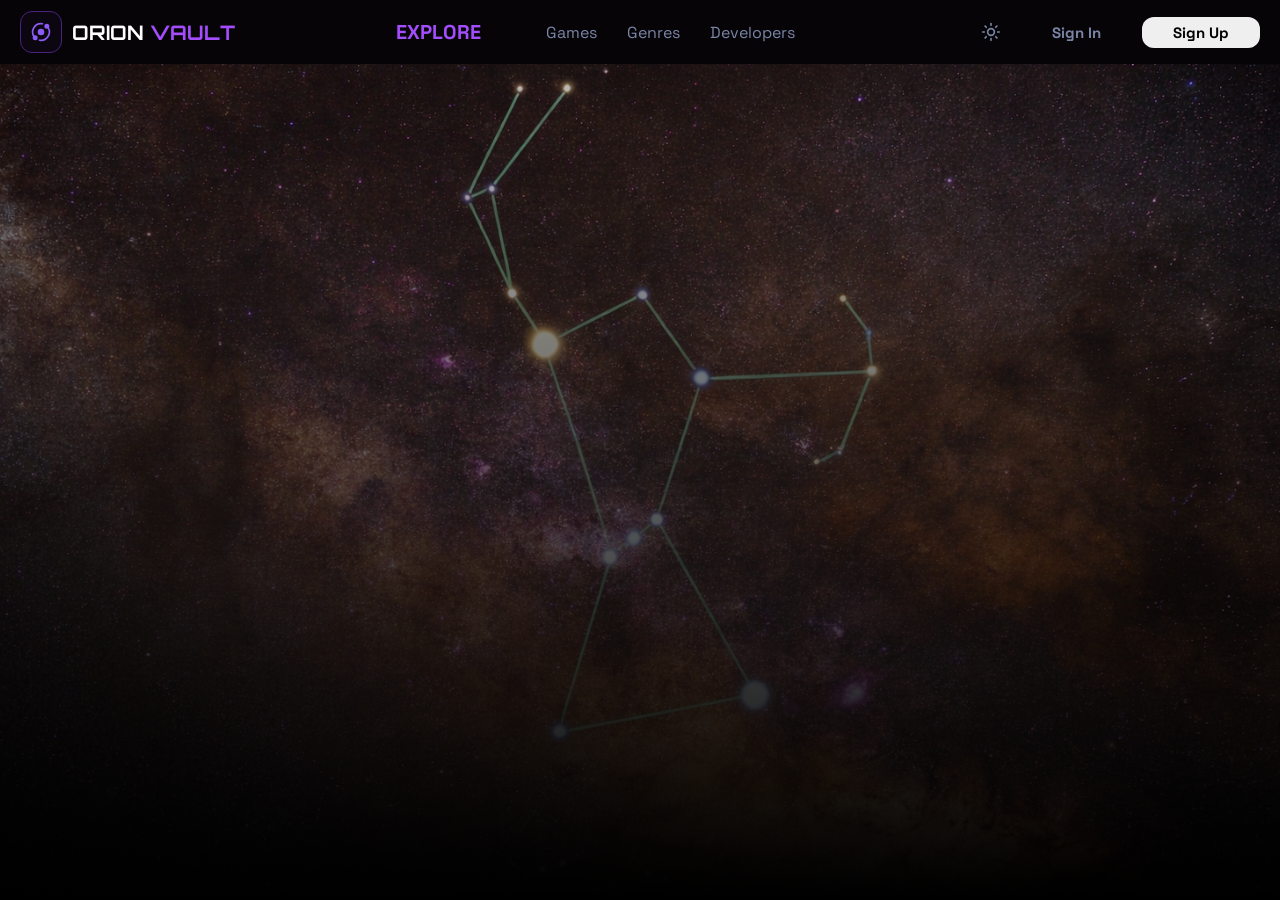
==== index.html @ 0ea2d284 "added navbar" ====
<!DOCTYPE html>
<html lang="en">
    <head>
        <meta charset="UTF-8">
        <meta name="viewport" content="width=device-width, initial-scale=1.0">
        <title>Orion Vault</title>
        <link rel="stylesheet" href="./css/style.css" />
        <link rel="stylesheet" href="./css/nav.css" />
        <link rel="stylesheet" href="./css/genre_cards.css" />
        <link rel="stylesheet" href="./css/game_cards.css" />
    </head>

    <body>
        <section id="header">
            <div id="bg_filter">
                <nav class="navbar">
                    <div class="nav-elems logo-title-container">
                        <div class="nav-logo"><img src="images/logo.svg"></div>
                        <p class="nav-title">ORION <span>VAULT</span></p>
                    </div>

                    <div class="nav-elems tabs-container">
                        <p class="nav-explore">EXPLORE</p>
                        <ul class="nav-tabs">
                            <li class="nav-tab" id="nav_games">Games</li>
                            <li class="nav-tab" id="nav_genres">Genres</li>
                            <li class="nav-tab" id="nav_devs">Developers</li>
                        </ul>
                    </div>

                    <div class="nav-elems theme-sign-in-up">
                        <button class="toggle-theme">
                            <svg xmlns="http://www.w3.org/2000/svg" width="20" height="20   " viewBox="0 0 24 24" fill="none" stroke="currentColor" stroke-width="2" stroke-linecap="round" stroke-linejoin="round" class="lucide lucide-sun w-4 h-4" aria-hidden="true" data-hercules-id="src/pages/_components/Navbar.tsx:90:18" data-hercules-name="Sun"><circle cx="12" cy="12" r="4"></circle><path d="M12 2v2"></path><path d="M12 20v2"></path><path d="m4.93 4.93 1.41 1.41"></path><path d="m17.66 17.66 1.41 1.41"></path><path d="M2 12h2"></path><path d="M20 12h2"></path><path d="m6.34 17.66-1.41 1.41"></path><path d="m19.07 4.93-1.41 1.41"></path></svg>
                        </button>

                        <button class="sign-in-up-button sign-in">Sign In</button>

                        <button class="sign-in-up-button sign-up">Sign Up</button>
                    </div>

                </nav>
            </div>
        </sction>
        
        <div id="results"></div>
    </body>
<script type="module" src="./js/script.js"></script>

</html>
---- css/style.css ----
@import url('https://fonts.googleapis.com/css2?family=Orbitron:wght@400..900&family=Space+Grotesk:wght@300..700&display=swap');

* {
    margin: 0;
    cursor: default;
}

:root {
    --theme-color: 0,0,0;
    --nav-bg: 6,4,7;
    --text-font-family: "Orbitron";
    --components-font-family: 'Space Grotesk';
    --font-color: 255,255,255;
    --nav-explore-tab-bg-color: 'transparent';
    --nav-explore-tab-tabs-font-color: 122,133,166;
    --nav-explore-tab-tabs-hover-font-color: 255,255,255;
    --nav-explore-tab-tabs-hover-bg-color: #261237;
}

[data-theme='light'] {
    --theme-color: 255,255,255;
    --nav-bg: 228,227,231;
    --font-color: 0,0,0;
    --nav-explore-tab-bg-color: '#ffffff';
    --nav-explore-tab-tabs-hover-font-color: 0,0,0;
    --nav-explore-tab-tabs-hover-bg-color: #d7c2e9;
}

body {
    background-color: rgb(var(--theme-color));
}

#header {
    background-image: url('../images/bg_img.png');
    background-size: cover;
    background-position: 55% 20%;
    width: 100vw;
    height: 100vh;
}

#bg_filter {
    background: linear-gradient(
        rgba(var(--theme-color), .2) 0%,
        rgba(var(--theme-color), 1) 100%
    );
    width: 100vw;
    height: 100vh;
}

#results {
    display: flex; 
    flex-wrap: wrap;
    gap: 30px;
    justify-content: space-evenly;
    margin-top: 50px;
}
---- css/nav.css ----
@media screen and (max-width: 450px) {
    .nav-elems.logo-title-container .nav-title {
        display: none;
    }
}

@media  screen and (min-width: 887px) {
    .navbar {
        height: 64px;
    }

    .nav-elems.tabs-container {
        align-items: center;
    }
}

@media screen and (max-width: 887px) {
    .navbar {
        flex-direction: column;
        align-items: start;
        height: 37vh;
        gap: 10px;
    }

    .nav-elems.tabs-container {
        flex-direction: column;
        align-items: start;
        gap: 20px;
    }

    .nav-elems.tabs-container .nav-tabs {
        flex-direction: column;
        align-items: start;
        padding: 0;
        gap: 10px;
    }
}

.navbar {
    background-color: rgb(var(--nav-bg));
    width: 100vw;
    display: flex;
    justify-content: space-between;
    padding: 10px 20px;
    box-sizing: border-box;
    position: fixed;
    top: 0;
    z-index: 999;
}

.nav-elems {
    display: flex;
    align-items: center;
    gap: 10px;
}

.nav-elems.logo-title-container .nav-logo {
    background-color: color-mix(in oklab, #261237 20%, transparent);
    width: 40px;
    height: 40px;
    border-radius: .75rem;
    border: 1px solid rgb(72,35,128);
    display: flex;
    justify-content: center;
    align-self: center;
    cursor: pointer;
}

.nav-elems.logo-title-container .nav-logo img {
    width: 20px;
    cursor: pointer;
}

.nav-elems.logo-title-container .nav-title {
    font-family: var(--text-font-family);
    font-weight: bold;
    color: rgb(var(--font-color));
    font-size: 20px;
    cursor: pointer;
}

.nav-elems.logo-title-container .nav-title span {
    color: #a44dff;
    cursor: pointer;
}

.nav-elems.tabs-container {
    background-color: rgb(var(--nav-tabs-color));
    padding: 20px;
}

.nav-elems.tabs-container .nav-explore {
    color: #a44dff;
    font-family: var(--components-font-family);
    font-weight: bold;
    font-size: 20px;
}


.nav-elems.tabs-container .nav-tabs {
    display: flex;
    list-style: none;
}

.nav-elems.tabs-container .nav-tab {
    color: rgb(var(--nav-explore-tab-tabs-font-color));
    font-family: var(--components-font-family);
    cursor: pointer;
    transition: all .4s;
    padding: 5px 15px;
    border-radius: 30px;
}

.nav-elems.tabs-container .nav-tab:hover {
    color: rgb(var(--nav-explore-tab-tabs-hover-font-color));
    background-color: var(--nav-explore-tab-tabs-hover-bg-color);
}

.nav-elems.theme-sign-in-up .toggle-theme {
    display: flex;
    justify-content: center;
    align-items: center;
    width: 40px;
    height: 40px;
    border-radius: .75rem;
    background-color: var(--nav-explore-tab-bg-color);
    color: rgb(var(--nav-explore-tab-tabs-font-color));
    border: 1px solid transparent;
    transition: all .4s;
}

.nav-elems.theme-sign-in-up .toggle-theme:hover {
    background-color: color-mix(in oklab, #261237 20%, transparent);
    border: 1px solid rgb(72,35,128); 
    color: rgb(var(--nav-explore-tab-tabs-hover-font-color));
}

.nav-elems.theme-sign-in-up .sign-in-up-button {
    padding: 5px 30px;
    border-radius: .75rem;
    font-size: 15px;
    border: none;
    font-family: var(--components-font-family);
    transition: all .4s;
    border: 1px solid transparent;
    font-weight: bold;
}

.nav-elems.theme-sign-in-up .sign-in {
    background-color: transparent;
    color: rgb(var(--nav-explore-tab-tabs-font-color));
}

.nav-elems.theme-sign-in-up .sign-in:hover {
    color: rgb(var(--nav-explore-tab-tabs-hover-font-color));
    border: 1px solid rgb(var(--nav-explore-tab-tabs-hover-font-color))
}

.nav-elems.theme-sign-in-up .sign-up:hover {
    background-color: transparent;
    border: 1px solid rgb(var(--nav-explore-tab-tabs-hover-font-color));
    color: rgb(var(--nav-explore-tab-tabs-hover-font-color));
}
---- css/genre_cards.css ----
.genre_container {
    width: 400px;
    height: 350px;
    display: flex;
    flex-direction: column;
    border-radius: 20px;
}

.genre_img {
    background-size: cover;
    background-position: center;
    width: 400px;
    height: 250px;
    border-radius: 20px 20px 0 0;
}

.genre_details {
    display: flex;
    flex-direction: column;
    align-items: start;
    justify-content: space-between;
    width: 400px;
    height: 100px;
    padding: 20px;
    box-sizing: border-box;
    background-color: rgb(1, 0, 79);
    border-radius: 0 0 20px 20px
}

.genre_name, .genre_games_count {
    color: white;
}
---- css/game_cards.css ----
* {
    margin: 0;
    transition: all .5s;
}

.game_container {
    display: flex;
    width: fit-content;
    height: fit-content;
}

.game_container .game_img {
    width: 337px;
    height: 300px;
    background-size: cover;
    background-position: center;
    border-radius: 30px;
}

.game_container .game_detail_panel {
    position: absolute;
    width: 337px;
    height: 300px;
    background: rgba(0,0,0, .4);
    border-radius: 30px;
    display: flex;
    justify-content: center;
    align-items: end;
    transition: all .5s;
}

.game_container .game_more_details {
    opacity: 0;
}

.game_container .game_less_details {
    display: grid;
    grid-template-columns: 1fr 1fr;
    color: white;
    width: 280px;
    row-gap: 10px;
    transition: all .5s;
}

.game_container .game_name {
    grid-column: 1/span 2;
    font-size: 30px;
    font-weight: bold;
}

.game_container .game_genre {
    font-size: 20px;
    font-weight: 100px;
}

.game_container .game_rating {
    font-size: 20px;
    text-align: right;
    font-weight: 100px;
}

.game_container:hover {
    scale: 1.05;
}

.game_container:hover .game_img {
    border-radius: 30px 0 0 30px;
}

.game_container:hover .game_detail_panel {
    background: #09142b;
    border-radius: 0 30px 30px 0;
    transform: translate(337px);
    z-index: 999;
}

.game_detail_panel_end_hover {
    border-radius: 30px 0 0 30px;
    transform: translate(-337px);
}

.game_img_end_hover {
    border-radius: 0 30px 30px 0;
}


.game_container:hover .game_less_details {
    opacity: 0;
}

.game_container:hover .game_more_details {
    display: block;
    opacity: 1;
}
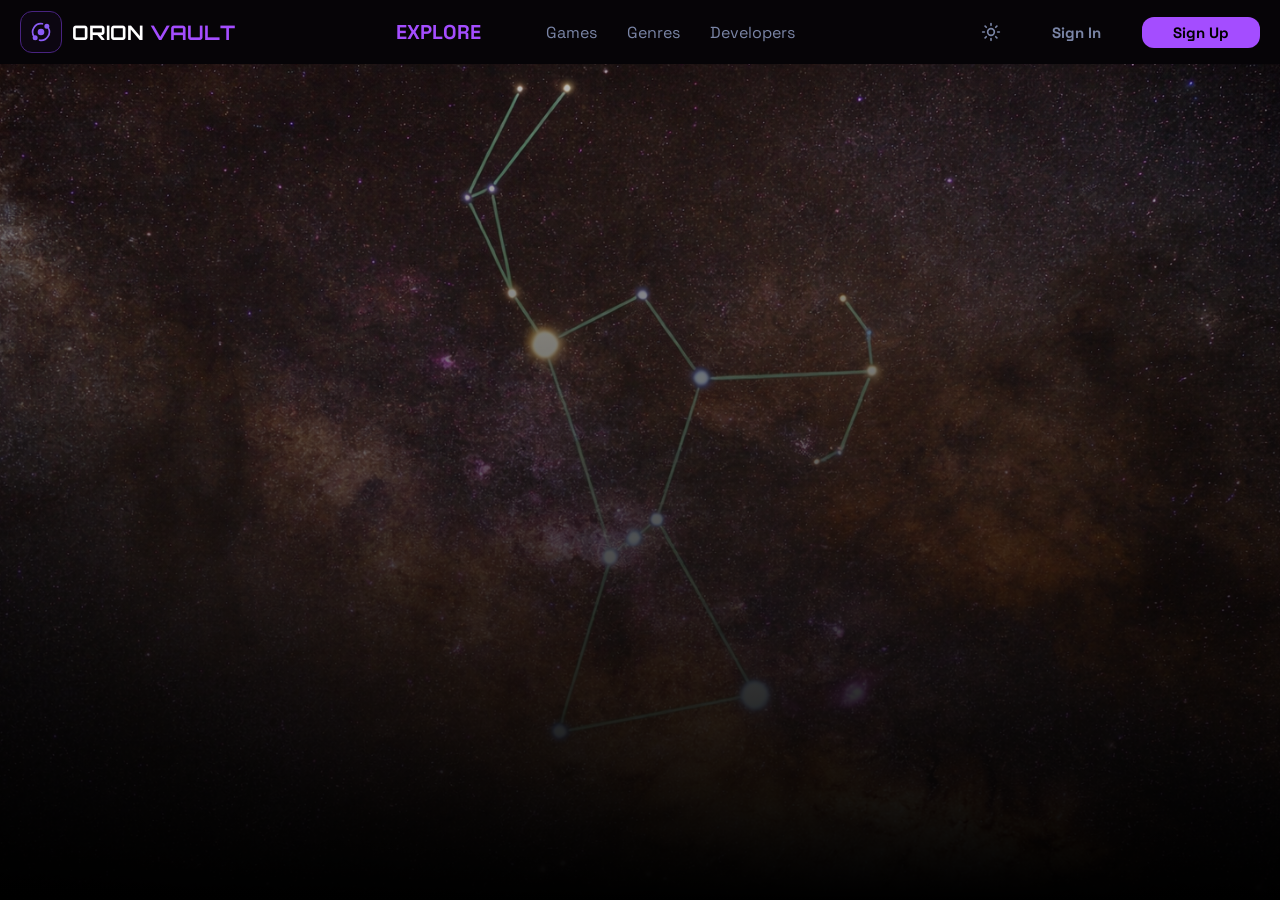
==== commit a3628cd4: "made nav bar responsive and added toggle theme feature" ====
--- a/index.html
+++ b/index.html
@@ -13,7 +13,7 @@
     <body>
         <section id="header">
             <div id="bg_filter">
-                <nav class="navbar">
+                <nav class="navbar" style="height: 64px;">
                     <div class="nav-elems logo-title-container">
                         <div class="nav-logo"><img src="images/logo.svg"></div>
                         <p class="nav-title">ORION <span>VAULT</span></p>
@@ -30,14 +30,14 @@
 
                     <div class="nav-elems theme-sign-in-up">
                         <button class="toggle-theme">
-                            <svg xmlns="http://www.w3.org/2000/svg" width="20" height="20   " viewBox="0 0 24 24" fill="none" stroke="currentColor" stroke-width="2" stroke-linecap="round" stroke-linejoin="round" class="lucide lucide-sun w-4 h-4" aria-hidden="true" data-hercules-id="src/pages/_components/Navbar.tsx:90:18" data-hercules-name="Sun"><circle cx="12" cy="12" r="4"></circle><path d="M12 2v2"></path><path d="M12 20v2"></path><path d="m4.93 4.93 1.41 1.41"></path><path d="m17.66 17.66 1.41 1.41"></path><path d="M2 12h2"></path><path d="M20 12h2"></path><path d="m6.34 17.66-1.41 1.41"></path><path d="m19.07 4.93-1.41 1.41"></path></svg>
+                            <svg xmlns="http://www.w3.org/2000/svg" width="20" height="20" viewBox="0 0 24 24" fill="none" stroke="currentColor" stroke-width="2" stroke-linecap="round" stroke-linejoin="round" class="lucide lucide-sun w-4 h-4" aria-hidden="true" data-hercules-id="src/pages/_components/Navbar.tsx:90:18" data-hercules-name="Sun"><circle cx="12" cy="12" r="4"></circle><path d="M12 2v2"></path><path d="M12 20v2"></path><path d="m4.93 4.93 1.41 1.41"></path><path d="m17.66 17.66 1.41 1.41"></path><path d="M2 12h2"></path><path d="M20 12h2"></path><path d="m6.34 17.66-1.41 1.41"></path><path d="m19.07 4.93-1.41 1.41"></path></svg>
                         </button>
 
                         <button class="sign-in-up-button sign-in">Sign In</button>
 
                         <button class="sign-in-up-button sign-up">Sign Up</button>
                     </div>
-
+                    <div class="nav-more-options-button">≡</div>
                 </nav>
             </div>
         </sction>
--- a/css/nav.css
+++ b/css/nav.css
@@ -4,7 +4,7 @@
     }
 }
 
-@media  screen and (min-width: 887px) {
+@media  screen and (min-width: 994px) {
     .navbar {
         height: 64px;
     }
@@ -12,20 +12,29 @@
     .nav-elems.tabs-container {
         align-items: center;
     }
+    .nav-more-options-button {
+        display: none;
+    }
 }
 
-@media screen and (max-width: 887px) {
+@media screen and (max-width: 994px) {
     .navbar {
         flex-direction: column;
         align-items: start;
-        height: 37vh;
         gap: 10px;
     }
 
     .nav-elems.tabs-container {
+        display: none;
         flex-direction: column;
         align-items: start;
         gap: 20px;
+        opacity: 0;
+    }
+
+    .nav-elems.theme-sign-in-up {
+        display: none;
+        opacity: 0;
     }
 
     .nav-elems.tabs-container .nav-tabs {
@@ -33,6 +42,10 @@
         align-items: start;
         padding: 0;
         gap: 10px;
+    }
+    
+    .nav-more-options-button {
+        display: block;
     }
 }
 
@@ -46,12 +59,14 @@
     position: fixed;
     top: 0;
     z-index: 999;
+    transition: all .4s;
 }
 
 .nav-elems {
     display: flex;
     align-items: center;
     gap: 10px;
+    transition: all .4s;
 }
 
 .nav-elems.logo-title-container .nav-logo {
@@ -156,8 +171,26 @@
     border: 1px solid rgb(var(--nav-explore-tab-tabs-hover-font-color))
 }
 
+.nav-elems.theme-sign-in-up .sign-up {
+    background-color: #a44dff;
+}
+
 .nav-elems.theme-sign-in-up .sign-up:hover {
     background-color: transparent;
     border: 1px solid rgb(var(--nav-explore-tab-tabs-hover-font-color));
     color: rgb(var(--nav-explore-tab-tabs-hover-font-color));
+}
+
+.nav-more-options-button {
+    position: fixed;
+    top: 10px;
+    right: 25px;
+    color: rgb(var(--nav-explore-tab-tabs-font-color));
+    font-size: 40px;
+    font-weight: bold;
+    transition: all .4s;
+}
+
+.nav-more-options-button:hover {
+    color: rgb(var(--nav-explore-tab-tabs-hover-font-color))
 }
--- a/css/game_cards.css
+++ b/css/game_cards.css
@@ -74,16 +74,6 @@
     z-index: 999;
 }
 
-.game_detail_panel_end_hover {
-    border-radius: 30px 0 0 30px;
-    transform: translate(-337px);
-}
-
-.game_img_end_hover {
-    border-radius: 0 30px 30px 0;
-}
-
-
 .game_container:hover .game_less_details {
     opacity: 0;
 }
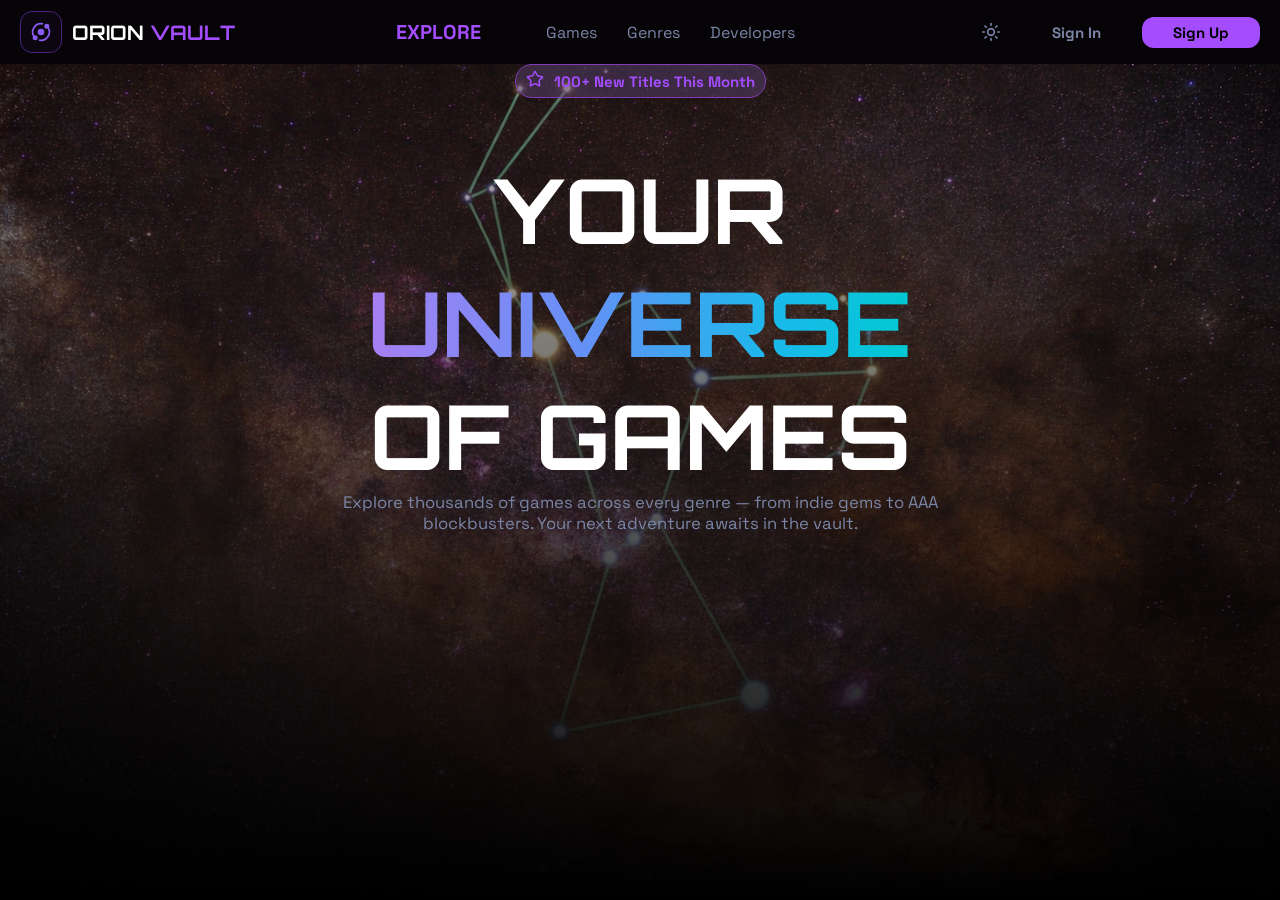
==== commit cadf897e: "few design changes" ====
--- a/index.html
+++ b/index.html
@@ -8,11 +8,12 @@
         <link rel="stylesheet" href="./css/nav.css" />
         <link rel="stylesheet" href="./css/genre_cards.css" />
         <link rel="stylesheet" href="./css/game_cards.css" />
+        <link rel="stylesheet" href="./css/header_body.css" />
     </head>
 
     <body>
-        <section id="header">
-            <div id="bg_filter">
+        <section class="header">
+            <div class="bg_filter">
                 <nav class="navbar" style="height: 64px;">
                     <div class="nav-elems logo-title-container">
                         <div class="nav-logo"><img src="images/logo.svg"></div>
@@ -39,6 +40,20 @@
                     </div>
                     <div class="nav-more-options-button">≡</div>
                 </nav>
+            
+                <div class="header-notice">
+                    <span><svg xmlns="http://www.w3.org/2000/svg" width="18" height="18" viewBox="0 0 24 24" fill="none" stroke="currentColor" stroke-width="2" stroke-linecap="round" stroke-linejoin="round" class="lucide lucide-star w-3.5 h-3.5 fill-primary" aria-hidden="true" data-hercules-id="src/pages/_components/HeroSection.tsx:50:10" data-hercules-name="Star"><path d="M11.525 2.295a.53.53 0 0 1 .95 0l2.31 4.679a2.123 2.123 0 0 0 1.595 1.16l5.166.756a.53.53 0 0 1 .294.904l-3.736 3.638a2.123 2.123 0 0 0-.611 1.878l.882 5.14a.53.53 0 0 1-.771.56l-4.618-2.428a2.122 2.122 0 0 0-1.973 0L6.396 21.01a.53.53 0 0 1-.77-.56l.881-5.139a2.122 2.122 0 0 0-.611-1.879L2.16 9.795a.53.53 0 0 1 .294-.906l5.165-.755a2.122 2.122 0 0 0 1.597-1.16z"></path></svg></span>
+                    <span>100+ New Titles This Month</span>
+                </div> 
+
+                <div class="header-tagline">
+                    <span class="plain">YOUR</span>
+                    <span class="gradient">UNIVERSE</span>
+                    <span class="plain">OF GAMES</span>
+                </div>
+
+                <div class="header-message">Explore thousands of games across every genre — from indie gems to AAA blockbusters. Your next adventure awaits in the vault.</div>
+                </div>
             </div>
         </sction>
         
--- a/css/style.css
+++ b/css/style.css
@@ -30,7 +30,7 @@
     background-color: rgb(var(--theme-color));
 }
 
-#header {
+.header {
     background-image: url('../images/bg_img.png');
     background-size: cover;
     background-position: 55% 20%;
@@ -38,13 +38,16 @@
     height: 100vh;
 }
 
-#bg_filter {
+.bg_filter {
     background: linear-gradient(
         rgba(var(--theme-color), .2) 0%,
         rgba(var(--theme-color), 1) 100%
-    );
+        );
     width: 100vw;
     height: 100vh;
+    display: flex;
+    flex-direction: column;
+    align-items: center;
 }
 
 #results {
@@ -53,4 +56,5 @@
     gap: 30px;
     justify-content: space-evenly;
     margin-top: 50px;
-}+}
+
--- a/css/nav.css
+++ b/css/nav.css
@@ -35,6 +35,7 @@
     .nav-elems.theme-sign-in-up {
         display: none;
         opacity: 0;
+        transform: translateY(-10px);
     }
 
     .nav-elems.tabs-container .nav-tabs {
--- a/css/genre_cards.css
+++ b/css/genre_cards.css
@@ -1,32 +1,18 @@
 .genre_container {
-    width: 400px;
-    height: 350px;
+    width: 350px;
+    height: 300px;
     display: flex;
-    flex-direction: column;
+    justify-content: space-between;
+    align-items: end;
     border-radius: 20px;
+    background-size: cover;
+    background-position: center;
+    color: white;
+    font-size: 20px;
+    padding: 10px;
+    box-sizing: border-box;
 }
 
-.genre_img {
-    background-size: cover;
-    background-position: center;
-    width: 400px;
-    height: 250px;
-    border-radius: 20px 20px 0 0;
-}
-
-.genre_details {
-    display: flex;
-    flex-direction: column;
-    align-items: start;
-    justify-content: space-between;
-    width: 400px;
-    height: 100px;
-    padding: 20px;
-    box-sizing: border-box;
-    background-color: rgb(1, 0, 79);
-    border-radius: 0 0 20px 20px
-}
-
-.genre_name, .genre_games_count {
-    color: white;
+.genre_container:hover {
+    scale: 1.05;
 }
--- a/css/game_cards.css
+++ b/css/game_cards.css
@@ -7,30 +7,15 @@
     display: flex;
     width: fit-content;
     height: fit-content;
-}
-
-.game_container .game_img {
+    background-size: cover;
+    background-position: center;
+    cursor: pointer;
     width: 337px;
     height: 300px;
-    background-size: cover;
-    background-position: center;
-    border-radius: 30px;
-}
-
-.game_container .game_detail_panel {
-    position: absolute;
-    width: 337px;
-    height: 300px;
-    background: rgba(0,0,0, .4);
-    border-radius: 30px;
     display: flex;
     justify-content: center;
     align-items: end;
-    transition: all .5s;
-}
-
-.game_container .game_more_details {
-    opacity: 0;
+    border-radius: 10%;
 }
 
 .game_container .game_less_details {
@@ -61,24 +46,4 @@
 
 .game_container:hover {
     scale: 1.05;
-}
-
-.game_container:hover .game_img {
-    border-radius: 30px 0 0 30px;
-}
-
-.game_container:hover .game_detail_panel {
-    background: #09142b;
-    border-radius: 0 30px 30px 0;
-    transform: translate(337px);
-    z-index: 999;
-}
-
-.game_container:hover .game_less_details {
-    opacity: 0;
-}
-
-.game_container:hover .game_more_details {
-    display: block;
-    opacity: 1;
 }
--- a/css/header_body.css
+++ b/css/header_body.css
@@ -0,0 +1,53 @@
+.header-notice {
+    position: absolute;
+    border: 1px solid rgb(129 61 185);
+    border-radius: 40px;
+    display: flex;
+    justify-content: center;
+    top: 64px;
+    align-items: center;
+    gap: 10px;
+    background: rgb(90 66 115 / 49%);
+    color: #a44dff;
+    padding: 5px 10px;
+    font-size: 15px;
+    font-weight: bold;
+    font-family: var(--components-font-family);
+}
+
+.header-tagline {
+    display: flex;
+    justify-content: center;
+    align-items: center;
+    flex-direction: column;
+    font-family: var(--text-font-family);
+    font-size: clamp(50px, 7cqi, 7cqi);
+    font-weight: bold;
+    margin-top: 17vh;
+}
+
+.header-tagline .plain {
+    color: rgb(var(--font-color));
+}
+
+.header-tagline .gradient {
+    background: linear-gradient(
+        to right, 
+        #a87ff3 0%,
+        #6391f5 40%,
+        #1ab9eb 75%,
+        #00c9d1 100% 
+  );    
+    -webkit-background-clip: text;
+    background-clip: text;
+    color: transparent;
+    -webkit-text-fill-color: transparent;
+}
+
+.header-message {
+    color: rgb(var(--nav-explore-tab-tabs-font-color));
+    font-family: var(--components-font-family);
+    width: clamp(350px, 50vw, 800px);
+    text-align: center;
+    font-size: clamp(15px, 1.3cqi, 1.3cqi);
+}
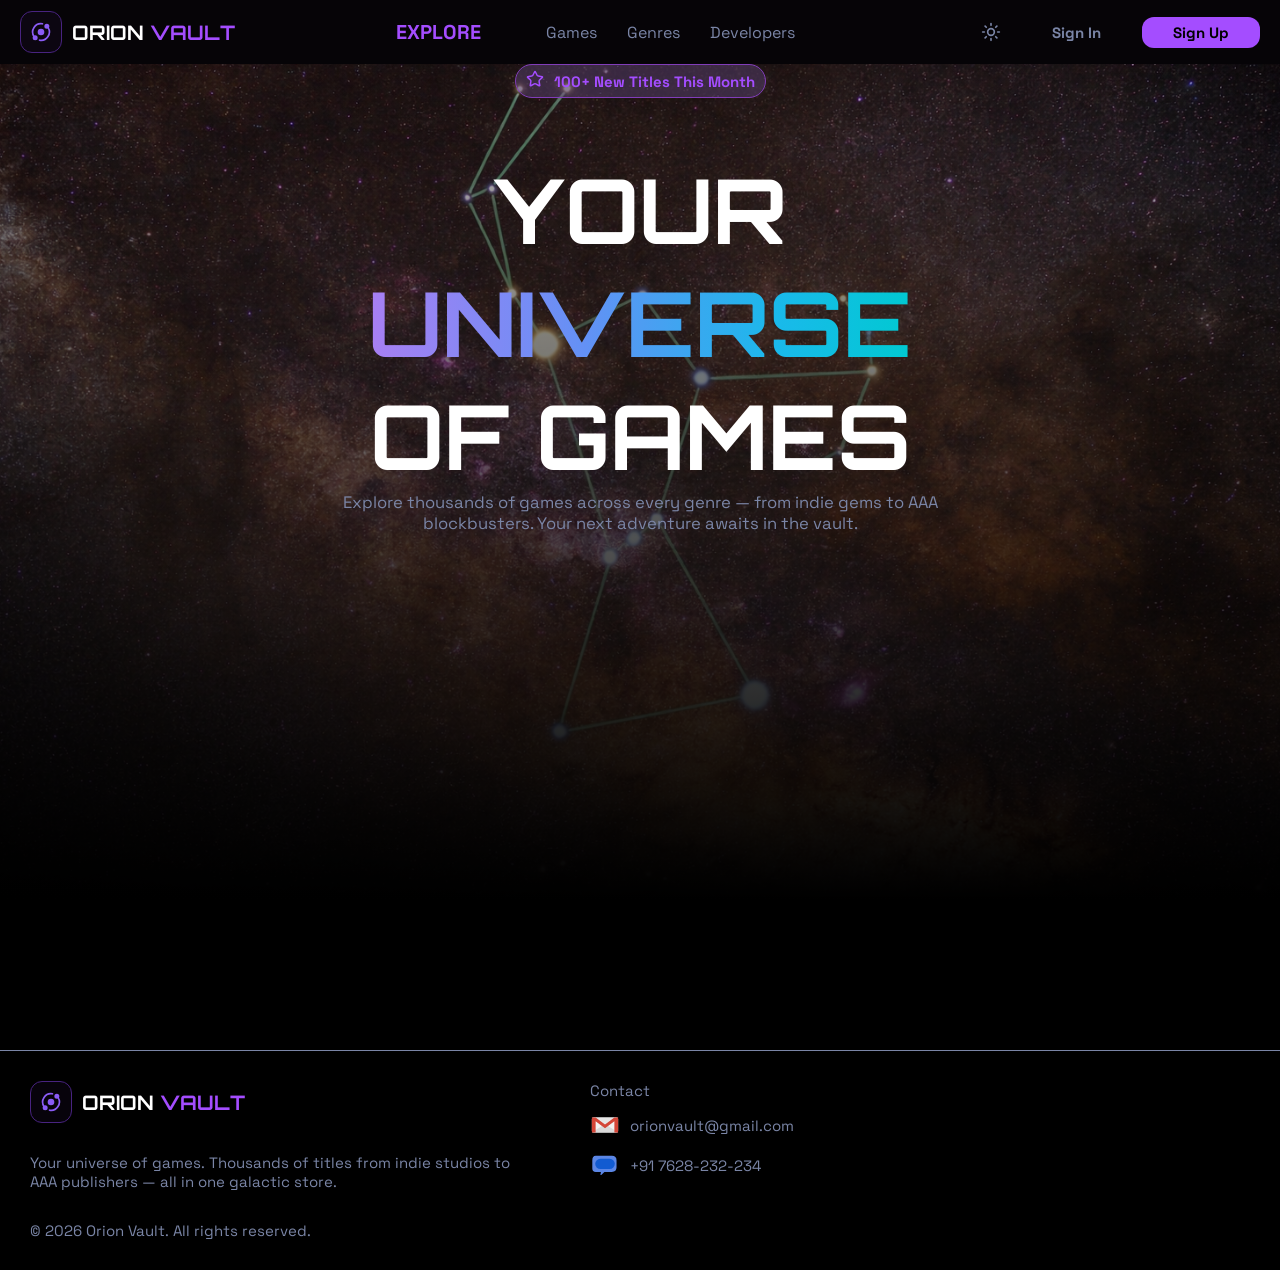
==== commit 847a59d2: "added more features in gamePage" ====
--- a/index.html
+++ b/index.html
@@ -6,13 +6,13 @@
         <title>Orion Vault</title>
         <link rel="stylesheet" href="./css/style.css" />
         <link rel="stylesheet" href="./css/nav.css" />
-        <link rel="stylesheet" href="./css/genre_cards.css" />
-        <link rel="stylesheet" href="./css/game_cards.css" />
+        <link rel="stylesheet" href="./css/cards.css" />
         <link rel="stylesheet" href="./css/header_body.css" />
+        <link rel="icon" href="./images/logo.svg" />
     </head>
 
     <body>
-        <section class="header">
+        <section id="header" class="header">
             <div class="bg_filter">
                 <nav class="navbar" style="height: 64px;">
                     <div class="nav-elems logo-title-container">
@@ -23,9 +23,9 @@
                     <div class="nav-elems tabs-container">
                         <p class="nav-explore">EXPLORE</p>
                         <ul class="nav-tabs">
-                            <li class="nav-tab" id="nav_games">Games</li>
-                            <li class="nav-tab" id="nav_genres">Genres</li>
-                            <li class="nav-tab" id="nav_devs">Developers</li>
+                            <li class="nav-tab" id="nav_games"><a href="#games">Games</a></li>
+                            <li class="nav-tab" id="nav_genres"><a href="#geres">Genres</a></li>
+                            <li class="nav-tab" id="nav_devs"><a href="#devs">Developers</a></li>
                         </ul>
                     </div>
 
@@ -58,6 +58,33 @@
         </sction>
         
         <div id="results"></div>
+        <section id="footer">
+            <div class="footer-description">
+                <a href="#header" class="nav-elems logo-title-container">
+                    <div class="nav-logo"><img src="images/logo.svg"></div>
+                    <p class="nav-title">ORION <span>VAULT</span></p>
+                </a>
+
+                <p class="footer-text" class="footer-tagline">Your universe of games. Thousands of titles from indie studios to AAA publishers — all in one galactic store.</p>
+            </div>
+
+            <div class="footer-contact">
+                <p class="footer-text">Contact</p>
+                <div class="email">
+                    <img class="footer-imgs" src="./images/email.svg" />
+                    <p class="footer-text">orionvault@gmail.com</p>
+                </div>
+                <div class="phone">
+                    <img src="./images/message.svg" class="footer-imgs">
+                    <p class="footer-text">+91 7628-232-234</p>
+                </div>
+            </div>
+
+            <div class="footer-rights">
+                <p class="footer-text">© 2026 Orion Vault. All rights reserved.</p>
+            </div>
+
+        </section>
     </body>
 <script type="module" src="./js/script.js"></script>
 
--- a/css/style.css
+++ b/css/style.css
@@ -3,6 +3,10 @@
 * {
     margin: 0;
     cursor: default;
+}
+
+html {
+    scroll-behavior: smooth;
 }
 
 :root {
@@ -15,6 +19,8 @@
     --nav-explore-tab-tabs-font-color: 122,133,166;
     --nav-explore-tab-tabs-hover-font-color: 255,255,255;
     --nav-explore-tab-tabs-hover-bg-color: #261237;
+    --genre-tag-background: color-mix(in oklab, #261237 20%, transparent);
+    --genre-tag-border-color: rgb(72, 35, 128)
 }
 
 [data-theme='light'] {
@@ -22,12 +28,19 @@
     --nav-bg: 228,227,231;
     --font-color: 0,0,0;
     --nav-explore-tab-bg-color: '#ffffff';
+    --nav-explore-tab-tabs-font-color: 100,100,100;
     --nav-explore-tab-tabs-hover-font-color: 0,0,0;
     --nav-explore-tab-tabs-hover-bg-color: #d7c2e9;
+    --genre-tag-background: color-mix(in oklab, #ad4cff 20%, transparent);
+    --genre-tag-border-color: rgb(146 73 255)
 }
 
 body {
     background-color: rgb(var(--theme-color));
+}
+
+a {
+    text-decoration: none;
 }
 
 .header {
@@ -56,5 +69,77 @@
     gap: 30px;
     justify-content: space-evenly;
     margin-top: 50px;
+    margin-bottom: 100px;
+}
+#results * {
+        animation: scroll linear;
+    animation-timeline: view();
+    animation-range: entry 0% cover 20%;
+}
+@keyframes scroll {
+    0% {
+        opacity: 0;
+        transform: translateX(-50px);
+    }
+    100% {
+        opacity: 1;
+        transform: translateX(0);
+    }
 }
 
+
+#footer {
+    display: flex;
+    flex-wrap: wrap;
+    border-top: 1px solid rgb(var(--nav-explore-tab-tabs-font-color));
+    box-sizing: border-box;
+    width: 100vw;
+}
+
+#footer * {
+    animation: disable;
+}
+
+.footer-description {
+    width: 90vw;
+    max-width: 500px;
+    display: flex;
+    flex-direction: column;
+    gap: 30px;
+    padding: 30px;
+}
+
+.footer-text {
+    font-size: 15px;
+    color: rgb(var(--nav-explore-tab-tabs-font-color));
+    font-family: var(--components-font-family);
+    transition: all .4s;
+}
+.footer-text:hover {
+    color: rgb(var(--font-color));
+
+}
+
+.footer-imgs {
+    width: 30px;
+    height: 30px;
+    border-radius: 10px;
+}
+
+.email, .phone {
+    display: flex;
+    gap: 10px;
+    align-items: center;
+}
+
+.footer-contact {
+    display: flex;
+    flex-direction: column;
+    gap: 10px;
+    padding: 30px;
+}
+
+.footer-rights {
+    padding: 0 0 30px 30px;
+    width: calc(90vw - 30px);
+}
--- a/css/nav.css
+++ b/css/nav.css
@@ -61,6 +61,7 @@
     top: 0;
     z-index: 999;
     transition: all .4s;
+    animation: disable;
 }
 
 .nav-elems {
@@ -118,16 +119,17 @@
     list-style: none;
 }
 
-.nav-elems.tabs-container .nav-tab {
+.nav-elems.tabs-container .nav-tab a{
     color: rgb(var(--nav-explore-tab-tabs-font-color));
     font-family: var(--components-font-family);
     cursor: pointer;
     transition: all .4s;
     padding: 5px 15px;
     border-radius: 30px;
+    text-decoration: none;
 }
 
-.nav-elems.tabs-container .nav-tab:hover {
+.nav-elems.tabs-container .nav-tab a:hover {
     color: rgb(var(--nav-explore-tab-tabs-hover-font-color));
     background-color: var(--nav-explore-tab-tabs-hover-bg-color);
 }
--- a/css/cards.css
+++ b/css/cards.css
@@ -0,0 +1,68 @@
+* {
+    margin: 0;
+    transition: all .5s;
+}
+
+.game_container {
+    display: flex;
+    width: fit-content;
+    height: fit-content;
+    background-size: cover;
+    background-position: center;
+    cursor: pointer;
+    width: 337px;
+    height: 300px;
+    display: flex;
+    justify-content: center;
+    align-items: end;
+    border-radius: 10%;
+}
+
+.game_container .game_less_details {
+    display: grid;
+    grid-template-columns: 1fr 1fr;
+    color: white;
+    width: 280px;
+    row-gap: 10px;
+    transition: all .5s;
+}
+
+.game_container .game_name {
+    grid-column: 1/span 2;
+    font-size: 30px;
+    font-weight: bold;
+}
+
+.game_container .game_genre {
+    font-size: 20px;
+    font-weight: 100px;
+}
+
+.game_container .game_rating {
+    font-size: 20px;
+    text-align: right;
+    font-weight: 100px;
+}
+
+.game_container:hover {
+    scale: 1.05;
+}
+
+.genre_container {
+    width: 350px;
+    height: 300px;
+    display: flex;
+    justify-content: space-between;
+    align-items: end;
+    border-radius: 20px;
+    background-size: cover;
+    background-position: center;
+    color: white;
+    font-size: 20px;
+    padding: 10px;
+    box-sizing: border-box;
+}
+
+.genre_container:hover {
+    scale: 1.05;
+}
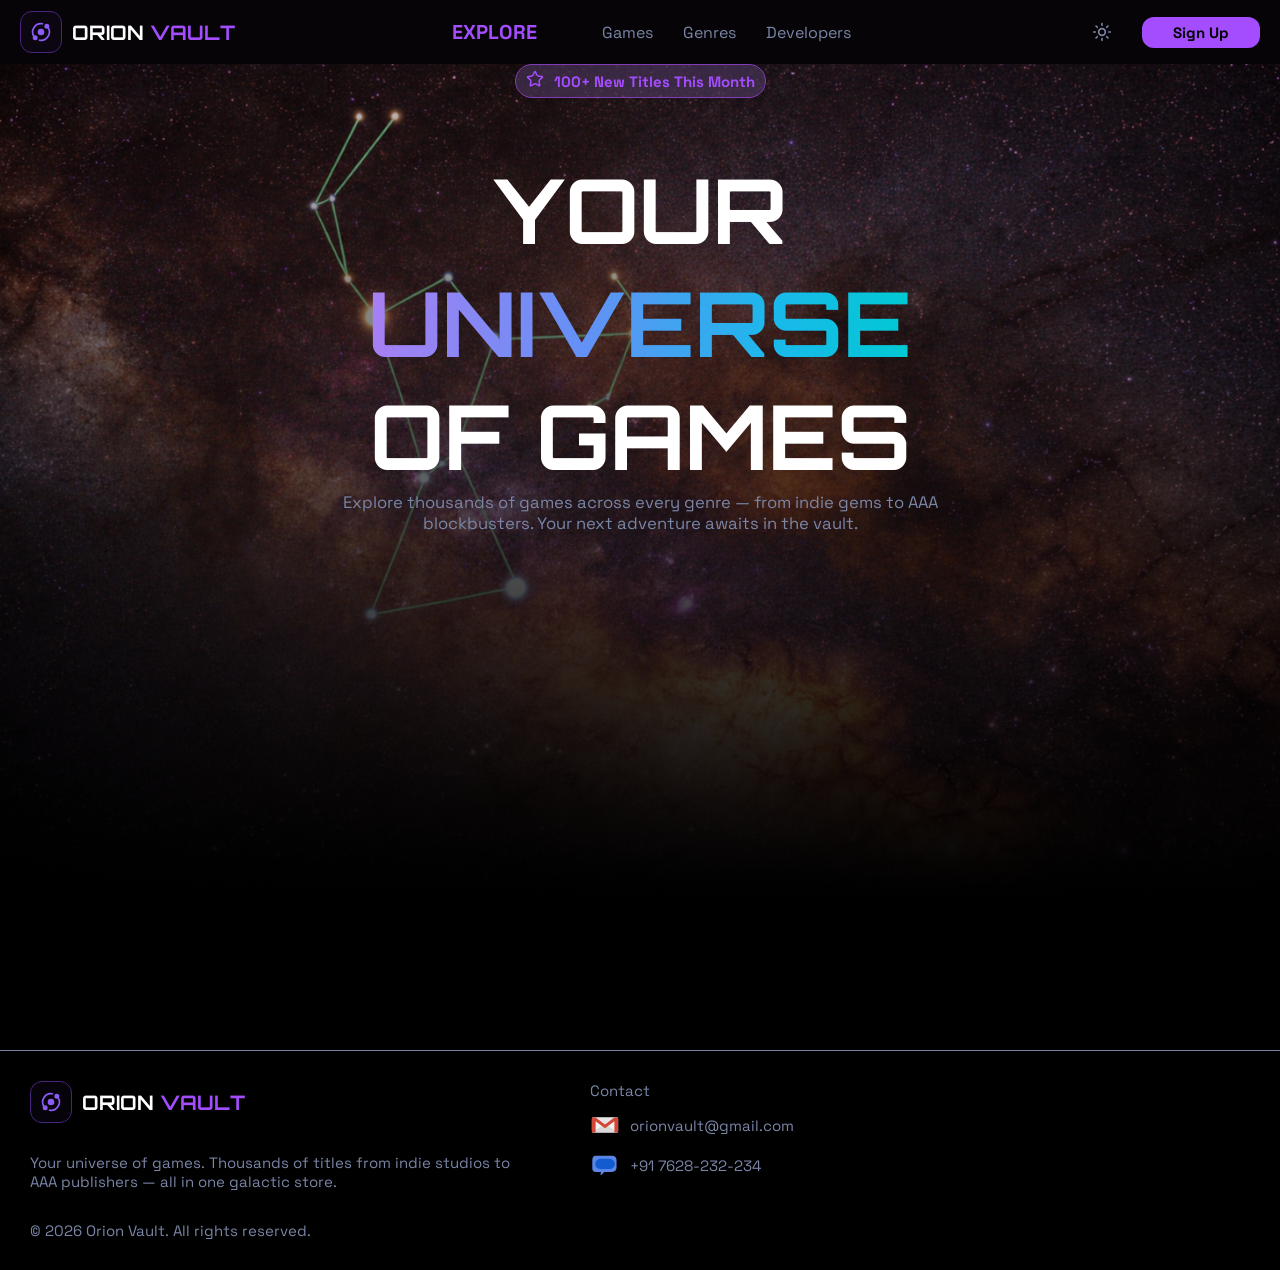
==== commit e9ff61b9: "added signup page, search bar at nav and login verification before any operation" ====
--- a/index.html
+++ b/index.html
@@ -34,9 +34,14 @@
                             <svg xmlns="http://www.w3.org/2000/svg" width="20" height="20" viewBox="0 0 24 24" fill="none" stroke="currentColor" stroke-width="2" stroke-linecap="round" stroke-linejoin="round" class="lucide lucide-sun w-4 h-4" aria-hidden="true" data-hercules-id="src/pages/_components/Navbar.tsx:90:18" data-hercules-name="Sun"><circle cx="12" cy="12" r="4"></circle><path d="M12 2v2"></path><path d="M12 20v2"></path><path d="m4.93 4.93 1.41 1.41"></path><path d="m17.66 17.66 1.41 1.41"></path><path d="M2 12h2"></path><path d="M20 12h2"></path><path d="m6.34 17.66-1.41 1.41"></path><path d="m19.07 4.93-1.41 1.41"></path></svg>
                         </button>
 
-                        <button class="sign-in-up-button sign-in">Sign In</button>
-
-                        <button class="sign-in-up-button sign-up">Sign Up</button>
+                        <button id="signup" class="sign-in-up-button sign-up">Sign Up</button>
+                        <div class="nav-search-tab" style="display: none;">
+                            <input type="text" class="nav-search-input" />
+                            <button class="nav-search-button">
+                                <svg width="18" height="18" viewBox="0 0 220 220" xmlns="http://www.w3.org/2000/svg"><circle cx="95" cy="95" r="60" fill="none" stroke="currentColor" stroke-width="26" /> <line x1="135" y1="135" x2="195" y2="195" stroke="currentColor" stroke-width="26" stroke-linecap="round"/></svg>
+                            </button>
+                        </div>
+                        <button id="signout" class="sign-in-up-button sign-up" style="display: none;">Sign Out</button>
                     </div>
                     <div class="nav-more-options-button">≡</div>
                 </nav>
@@ -87,5 +92,6 @@
         </section>
     </body>
 <script type="module" src="./js/script.js"></script>
+<script type="module" src="./js/nav.js"></script>
 
 </html>
--- a/css/style.css
+++ b/css/style.css
@@ -3,6 +3,7 @@
 * {
     margin: 0;
     cursor: default;
+    outline: none;
 }
 
 html {
@@ -44,9 +45,9 @@
 }
 
 .header {
-    background-image: url('../images/bg_img.png');
+    background-image: url('../images/orion.png');
     background-size: cover;
-    background-position: 55% 20%;
+    background-position: 30% 20%;
     width: 100vw;
     height: 100vh;
 }
--- a/css/nav.css
+++ b/css/nav.css
@@ -4,7 +4,7 @@
     }
 }
 
-@media  screen and (min-width: 994px) {
+@media  screen and (min-width: 1188px) {
     .navbar {
         height: 64px;
     }
@@ -17,7 +17,7 @@
     }
 }
 
-@media screen and (max-width: 994px) {
+@media screen and (max-width: 1188px) {
     .navbar {
         flex-direction: column;
         align-items: start;
@@ -48,6 +48,11 @@
     .nav-more-options-button {
         display: block;
     }
+}
+
+* {
+    transition: all .4s;
+    outline: none;
 }
 
 .navbar {
@@ -129,9 +134,14 @@
     text-decoration: none;
 }
 
-.nav-elems.tabs-container .nav-tab a:hover {
+.nav-elems.tabs-container .nav-tab a:hover, .nav-elems.tabs-container .nav-tab a:focus {
     color: rgb(var(--nav-explore-tab-tabs-hover-font-color));
     background-color: var(--nav-explore-tab-tabs-hover-bg-color);
+}
+
+.nav-elems.theme-sign-in-up {
+    gap: 20px;
+    flex-wrap: wrap;
 }
 
 .nav-elems.theme-sign-in-up .toggle-theme {
@@ -145,9 +155,10 @@
     color: rgb(var(--nav-explore-tab-tabs-font-color));
     border: 1px solid transparent;
     transition: all .4s;
-}
-
-.nav-elems.theme-sign-in-up .toggle-theme:hover {
+    cursor: pointer;
+}
+
+.nav-elems.theme-sign-in-up .toggle-theme:hover, .nav-elems.theme-sign-in-up .toggle-theme:focus {
     background-color: color-mix(in oklab, #261237 20%, transparent);
     border: 1px solid rgb(72,35,128); 
     color: rgb(var(--nav-explore-tab-tabs-hover-font-color));
@@ -164,21 +175,12 @@
     font-weight: bold;
 }
 
-.nav-elems.theme-sign-in-up .sign-in {
-    background-color: transparent;
-    color: rgb(var(--nav-explore-tab-tabs-font-color));
-}
-
-.nav-elems.theme-sign-in-up .sign-in:hover {
-    color: rgb(var(--nav-explore-tab-tabs-hover-font-color));
-    border: 1px solid rgb(var(--nav-explore-tab-tabs-hover-font-color))
-}
-
 .nav-elems.theme-sign-in-up .sign-up {
     background-color: #a44dff;
-}
-
-.nav-elems.theme-sign-in-up .sign-up:hover {
+    cursor: pointer;
+}
+
+.nav-elems.theme-sign-in-up .sign-up:hover, .nav-elems.theme-sign-in-up .sign-up:focus {
     background-color: transparent;
     border: 1px solid rgb(var(--nav-explore-tab-tabs-hover-font-color));
     color: rgb(var(--nav-explore-tab-tabs-hover-font-color));
@@ -192,8 +194,47 @@
     font-size: 40px;
     font-weight: bold;
     transition: all .4s;
-}
-
-.nav-more-options-button:hover {
+    cursor: pointer;
+}
+
+.nav-more-options-button:hover, .nav-more-options-button:focus {
     color: rgb(var(--nav-explore-tab-tabs-hover-font-color))
+}
+
+.nav-search-tab {
+    display: flex;
+    gap: 5px;
+    flex-wrap: wrap;
+}
+
+.nav-search-input {
+    padding: 5px 15px;
+    background: transparent;
+    border: 1px solid rgb(var(--nav-explore-tab-tabs-font-color));
+    border-radius: 20px;
+    font-size: 15px;
+    width: 200px;
+    font-family: var(--components-font-family);
+    color: rgb(var(--nav-explore-tab-tabs-font-color));
+    cursor: pointer;
+}
+.nav-search-input:hover, .nav-search-input:focus {
+    border-color: rgb(var(--font-color));
+    color: rgb(var(--font-color));
+}
+
+.nav-search-button {
+    background-color: transparent;
+    border: 1px solid rgb(var(--nav-explore-tab-tabs-font-color));
+    display: flex;
+    justify-content: center;
+    align-items: center;
+    border-radius: 30px;
+    padding: 10px;
+    color: rgb(var(--nav-explore-tab-tabs-font-color));
+    cursor: pointer;
+}
+.nav-search-button:hover, .nav-search-button:focus {
+    border-color: rgb(var(--font-color));
+    color: rgb(var(--font-color));
 }
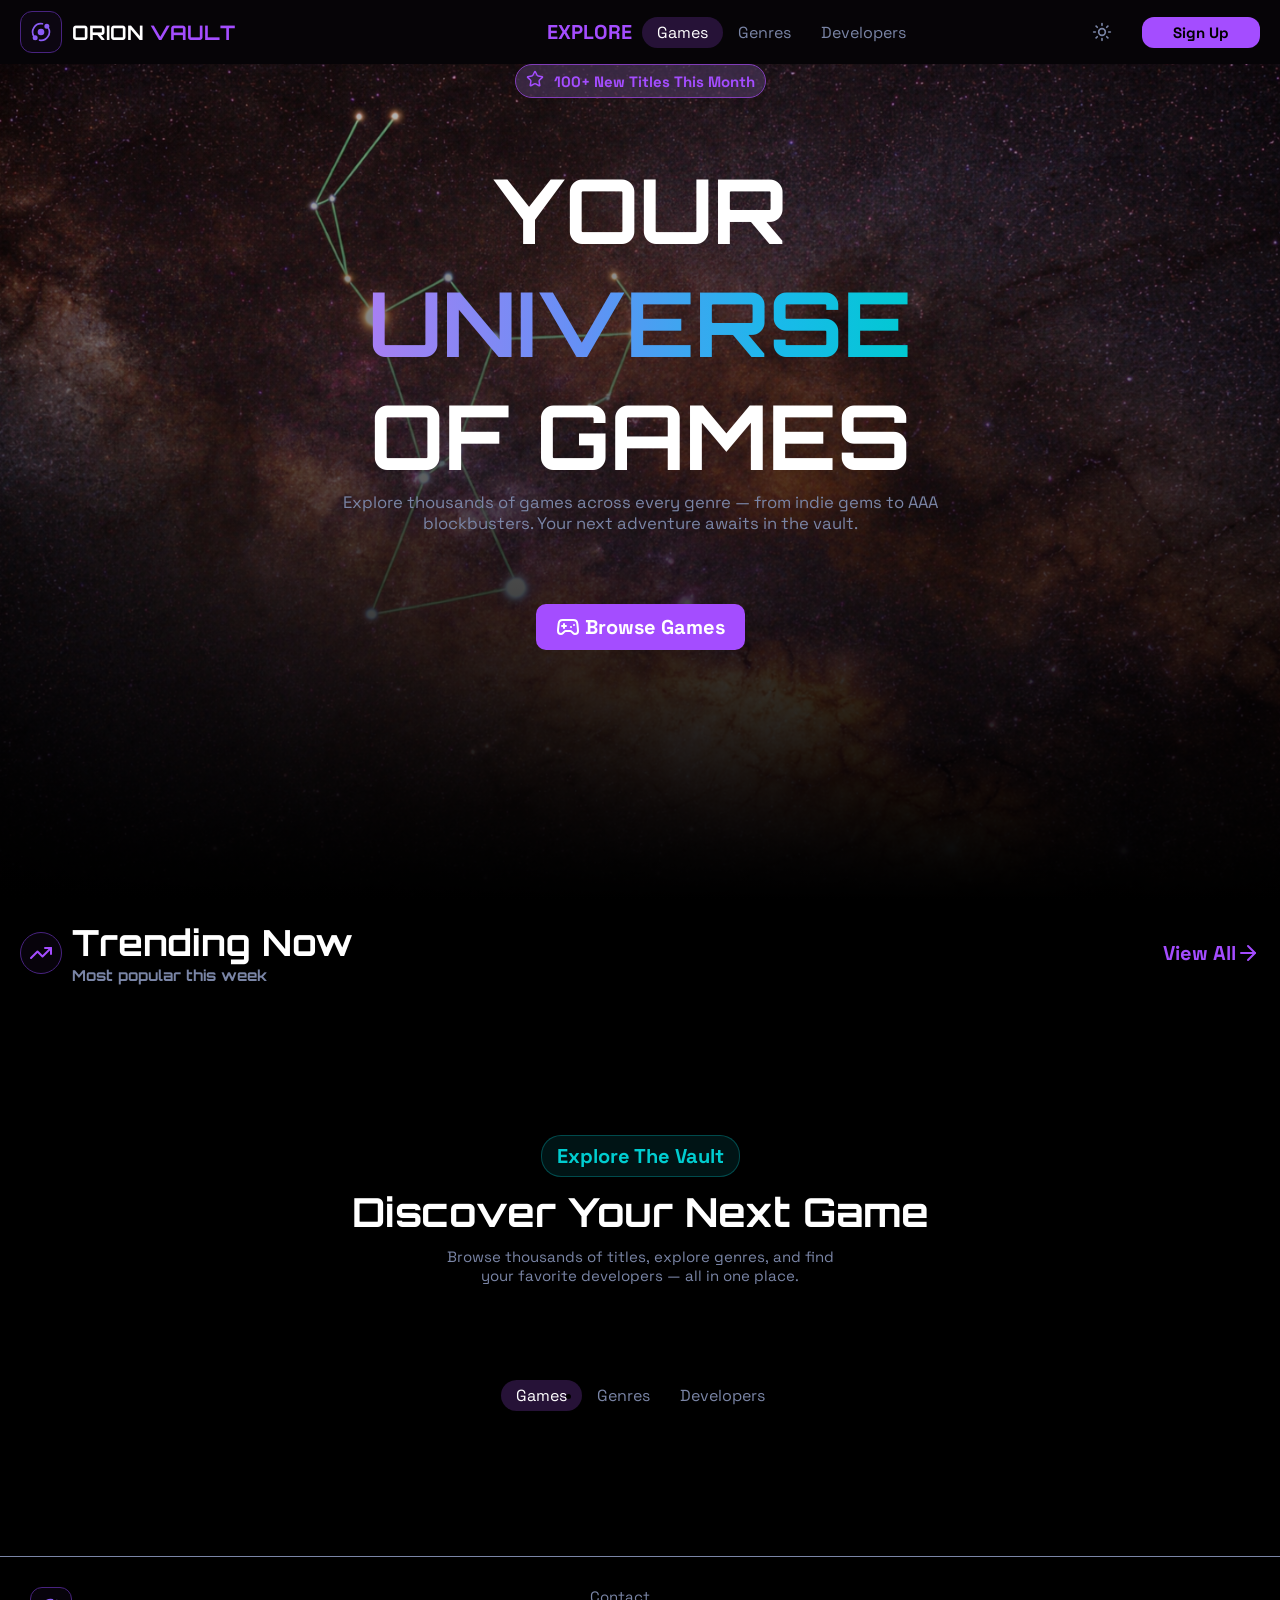
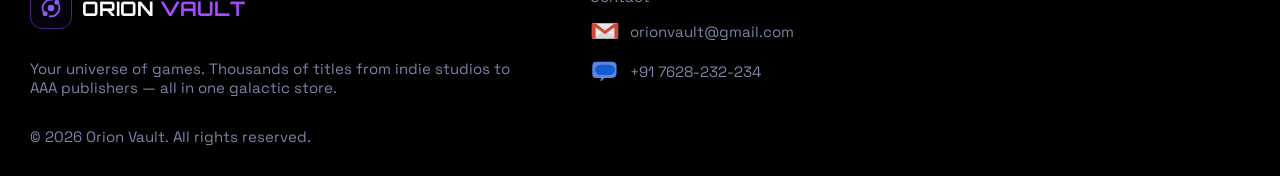
==== commit f6ce9b98: "landing page completed 95%' '" ====
--- a/index.html
+++ b/index.html
@@ -23,9 +23,9 @@
                     <div class="nav-elems tabs-container">
                         <p class="nav-explore">EXPLORE</p>
                         <ul class="nav-tabs">
-                            <li class="nav-tab" id="nav_games"><a href="#games">Games</a></li>
-                            <li class="nav-tab" id="nav_genres"><a href="#geres">Genres</a></li>
-                            <li class="nav-tab" id="nav_devs"><a href="#devs">Developers</a></li>
+                            <li class="nav-tab nav-select" id="nav_games"><a href="#vault">Games</a></li>
+                            <li class="nav-tab" id="nav_genres"><a href="#vault">Genres</a></li>
+                            <li class="nav-tab" id="nav_devs"><a href="#vault">Developers</a></li>
                         </ul>
                     </div>
 
@@ -43,7 +43,9 @@
                         </div>
                         <button id="signout" class="sign-in-up-button sign-up" style="display: none;">Sign Out</button>
                     </div>
-                    <div class="nav-more-options-button">≡</div>
+                    <div class="nav-more-options-button">
+                        <svg xmlns="http://www.w3.org/2000/svg" width="24" height="24" viewBox="0 0 24 24" fill="none" stroke="currentColor" stroke-width="2" stroke-linecap="round" stroke-linejoin="round" class="lucide lucide-menu w-5 h-5" aria-hidden="true" data-hercules-id="src/pages/_components/Navbar.tsx:124:12" data-hercules-name="Menu"><path d="M4 5h16"></path><path d="M4 12h16"></path><path d="M4 19h16"></path></svg>
+                    </div>
                 </nav>
             
                 <div class="header-notice">
@@ -58,11 +60,58 @@
                 </div>
 
                 <div class="header-message">Explore thousands of games across every genre — from indie gems to AAA blockbusters. Your next adventure awaits in the vault.</div>
+                
+                <div class="header-browse-games">
+                    <a href="#games"><button class='browse-games-button'>
+                        <svg xmlns="http://www.w3.org/2000/svg" width="24" height="24" viewBox="0 0 24 24" fill="none" stroke="currentColor" stroke-width="2" stroke-linecap="round" stroke-linejoin="round" class="lucide lucide-gamepad2 lucide-gamepad-2 w-5 h-5" aria-hidden="true" data-hercules-id="src/pages/_components/HeroSection.tsx:99:12" data-hercules-name="Gamepad2"><line x1="6" x2="10" y1="11" y2="11"></line><line x1="8" x2="8" y1="9" y2="13"></line><line x1="15" x2="15.01" y1="12" y2="12"></line><line x1="18" x2="18.01" y1="10" y2="10"></line><path d="M17.32 5H6.68a4 4 0 0 0-3.978 3.59c-.006.052-.01.101-.017.152C2.604 9.416 2 14.456 2 16a3 3 0 0 0 3 3c1 0 1.5-.5 2-1l1.414-1.414A2 2 0 0 1 9.828 16h4.344a2 2 0 0 1 1.414.586L17 18c.5.5 1 1 2 1a3 3 0 0 0 3-3c0-1.545-.604-6.584-.685-7.258-.007-.05-.011-.1-.017-.151A4 4 0 0 0 17.32 5z"></path></svg>
+                        <span>Browse Games</span>
+                    </button></a>
                 </div>
+
             </div>
-        </sction>
+        </section>
         
-        <div id="results"></div>
+        <section id="trending">
+            <div class="trending-nav">
+                <div class="trending-heading">
+                    <div class="trending-icon">
+                        <svg xmlns="http://www.w3.org/2000/svg" width="24" height="24" viewBox="0 0 24 24" fill="none" stroke="currentColor" stroke-width="2" stroke-linecap="round" stroke-linejoin="round" class="lucide lucide-trending-up w-4 h-4 text-primary" aria-hidden="true" data-hercules-id="src/pages/_components/TrendingGames.tsx:18:12" data-hercules-name="TrendingUp"><path d="M16 7h6v6"></path><path d="m22 7-8.5 8.5-5-5L2 17"></path></svg>
+                    </div>
+                    <div class="trending-text">
+                        <p>Trending Now</p>
+                        <span>Most popular this week</span>
+                    </div>
+                </div>
+
+                <a href="#games">
+                    <button>
+                        View All
+                        <svg xmlns="http://www.w3.org/2000/svg" width="24" height="24" viewBox="0 0 24 24" fill="none" stroke="currentColor" stroke-width="2" stroke-linecap="round" stroke-linejoin="round" class="lucide lucide-arrow-right w-4 h-4" aria-hidden="true" data-hercules-id="src/pages/_components/TrendingGames.tsx:35:19" data-hercules-name="ArrowRight"><path d="M5 12h14"></path><path d="m12 5 7 7-7 7"></path></svg>
+                    </button>
+                </a>
+            </div>
+            
+            <div class="trending-games"></div>
+        </section>
+
+        <section id="vault">
+            <div class="vault-heading">
+                <p class="vault-heading-text1">Explore The Vault</p>
+                <p class="vault-heading-text2">Discover Your Next Game</p>
+                <p class="vault-heading-text3">Browse thousands of titles, explore genres, and find your favorite developers — all in one place.</p>
+            </div>
+
+            <div class="vault-nav" style="margin-top: 100px;">
+                <ul style="display: flex; padding: 0; justify-content: center;">
+                    <li class="nav-tab nav-select"><a href="#vault">Games</a></li>
+                    <li class="nav-tab"><a href="#vault">Genres</a></li>
+                    <li class="nav-tab"><a href="#vault">Developers</a></li>
+                </ul>
+            </div>
+            <section id="games" class="vault vault-select"></section>
+            <section id="genres" class="vault"></section>
+            <section id="devs" class="vault"></section>
+        </section>
         <section id="footer">
             <div class="footer-description">
                 <a href="#header" class="nav-elems logo-title-container">
@@ -90,6 +139,7 @@
             </div>
 
         </section>
+    
     </body>
 <script type="module" src="./js/script.js"></script>
 <script type="module" src="./js/nav.js"></script>
--- a/css/style.css
+++ b/css/style.css
@@ -64,16 +64,160 @@
     align-items: center;
 }
 
-#results {
-    display: flex; 
+.browse-games-button {
+    padding: 10px 20px;
+    display: flex;
+    align-items: center;
+    gap: 5px;
+    background-color: oklch(0.65 0.29 295);
+    color: white;
+    font-family: var(--components-font-family);
+    font-weight: bold;
+    border: none;
+    font-size: clamp(10px, 4cqi, 20px);
+    border-radius: 10px;
+    margin-top: 70px;
+    cursor: pointer;
+    transition: all .4s;
+}
+.browse-games-button:hover, .browse-games-button:focus {
+    scale: 1.02;
+    background-color: transparent;
+    border-color: rgb(var(--font-color));
+}
+
+#trending {
+    display: flex;
+    flex-direction: column;
+    gap: 30px;
+}
+
+.trending-icon {
+    color: #a44cff;
+    background-color: var(--genre-tag-background);
+    border: 1px solid var(--genre-tag-border-color);
+    width: 30px;
+    height: 30px;
+    padding: 5px;
+    display: flex;
+    justify-content: center;
+    align-items: center;
+    border-radius: 50%;
+}
+
+.trending-nav {
+    display: flex;
+    justify-content: space-between;
+    align-items: center;
+    padding: 20px;
+    box-sizing: border-box;
+}
+
+.trending-heading {
+    display: flex;
+    gap: 10px;
+    align-items: center;
+}
+
+.trending-text {
+    font-family: var(--text-font-family);
+    font-weight: bold;
+}
+
+.trending-text p {
+    color: rgb(var(--font-color));
+    font-size: clamp(20px, 6cqi, 36px)
+}
+
+.trending-text span {
+    font-size: clamp(10px, 3cqi, 15px);
+    color: rgb(var(--nav-explore-tab-tabs-font-color));
+}
+
+.trending-nav button {
+    background: none;
+    color: #a44cff;
+    font-family: var(--components-font-family);
+    font-weight: bold;
+    display: flex;
+    align-items: center;
+    border: none;
+    font-size: clamp(15px, 4cqi, 20px);
+    transform: all .2s;
+    cursor: pointer;
+}
+.trending-nav button:hover, .trending-nav button:focus .trending-nav svg {
+    transform: translateX(10px);
+    text-decoration: underline;
+}
+
+.trending-games {
+    display: flex;
+    gap: 30px;
+    overflow: auto;
+    &::-webkit-scrollbar {
+        display: none;
+    }
+    -ms-overflow-style: none;
+    scrollbar-width: none;
+}
+
+#vault {
+    margin-top: 100px;
+}
+
+.vault-heading {
+    display: flex;
+    flex-direction: column;
+    align-items: center;
+    gap: 10px;
+}
+
+.vault-heading-text1 {
+    color: oklch(0.74 0.19 195);
+    font-family: var(--components-font-family);
+    background-color: color-mix(in oklab, oklch(0.74 0.19 195) 10%, transparent);
+    border: 1px solid color-mix(in oklab, oklch(0.74 0.19 195) 30%, transparent);
+    padding: 7px 15px;
+    border-radius: 20px;
+    font-weight: bold;
+    font-size: 20px;
+}
+
+.vault-heading-text2 {
+    color: rgb(var(--font-color));
+    font-family: var(--text-font-family);
+    font-size: 40px;
+    font-weight: bold;
+    text-align: center;
+}
+
+.vault-heading-text3 {
+    color: rgb(var(--nav-explore-tab-tabs-font-color));
+    font-size: 15px;
+    font-family: var(--components-font-family);
+    text-align: center;
+    width: 90vw;
+    max-width: 400px;
+}
+
+
+.vault {
+    display: none;
     flex-wrap: wrap;
     gap: 30px;
     justify-content: space-evenly;
     margin-top: 50px;
     margin-bottom: 100px;
-}
-#results * {
-        animation: scroll linear;
+    transition: all .4s;
+}
+
+.vault-select {
+    display: flex;
+}
+
+.vault *, #trending, #vault *{
+    animation: scroll linear;
     animation-timeline: view();
     animation-range: entry 0% cover 20%;
 }
--- a/css/nav.css
+++ b/css/nav.css
@@ -109,6 +109,7 @@
 .nav-elems.tabs-container {
     background-color: rgb(var(--nav-tabs-color));
     padding: 20px;
+    margin-left: 150px;
 }
 
 .nav-elems.tabs-container .nav-explore {
@@ -124,7 +125,7 @@
     list-style: none;
 }
 
-.nav-elems.tabs-container .nav-tab a{
+.nav-tab a{
     color: rgb(var(--nav-explore-tab-tabs-font-color));
     font-family: var(--components-font-family);
     cursor: pointer;
@@ -134,7 +135,12 @@
     text-decoration: none;
 }
 
-.nav-elems.tabs-container .nav-tab a:hover, .nav-elems.tabs-container .nav-tab a:focus {
+.nav-select a {
+    color: rgb(var(--nav-explore-tab-tabs-hover-font-color));
+    background-color: var(--nav-explore-tab-tabs-hover-bg-color);
+}
+
+.nav-tab a:hover, .nav-tab a:focus {
     color: rgb(var(--nav-explore-tab-tabs-hover-font-color));
     background-color: var(--nav-explore-tab-tabs-hover-bg-color);
 }
--- a/css/cards.css
+++ b/css/cards.css
@@ -1,68 +1,51 @@
 * {
     margin: 0;
-    transition: all .5s;
+    padding: 0;
 }
 
-.game_container {
-    display: flex;
-    width: fit-content;
-    height: fit-content;
+.card {
+    position: relative;
+    background-image: url("https://media.rawg.io/media/games/20a/20aa03a10cda45239fe22d035c0ebe64.jpg");
+    min-width: 350px;
+    height: 250px;
     background-size: cover;
     background-position: center;
+    border-radius: 20px;
+    border: 1px solid black;
+    align-items: end;
+    display: flex;
     cursor: pointer;
-    width: 337px;
-    height: 300px;
-    display: flex;
-    justify-content: center;
-    align-items: end;
-    border-radius: 10%;
+    transition: all .4s;
+    padding: 0;
 }
 
-.game_container .game_less_details {
+.card-details {
+    position: absolute;
     display: grid;
     grid-template-columns: 1fr 1fr;
+    flex-wrap: wrap;
+    background: rgba(0,0,0,.5);
+    backdrop-filter: blur(5px);
     color: white;
-    width: 280px;
-    row-gap: 10px;
-    transition: all .5s;
+    font-family: 'Orbitron';
+    width: 100%;
+    bottom: 0;
+    row-gap: 5px;
+    font-weight: bold;
+    cursor: pointer;
+    border-radius: 0 0 18px 18px;
+    margin: 0;
 }
 
-.game_container .game_name {
-    grid-column: 1/span 2;
-    font-size: 30px;
-    font-weight: bold;
+.card-text1 {
+    font-size: 20px;
+    grid-column: span 2;
 }
 
-.game_container .game_genre {
-    font-size: 20px;
-    font-weight: 100px;
+.card-text2 {
+    font-size: 15px;
 }
 
-.game_container .game_rating {
-    font-size: 20px;
-    text-align: right;
-    font-weight: 100px;
-}
-
-.game_container:hover {
-    scale: 1.05;
-}
-
-.genre_container {
-    width: 350px;
-    height: 300px;
-    display: flex;
-    justify-content: space-between;
-    align-items: end;
-    border-radius: 20px;
-    background-size: cover;
-    background-position: center;
-    color: white;
-    font-size: 20px;
-    padding: 10px;
-    box-sizing: border-box;
-}
-
-.genre_container:hover {
-    scale: 1.05;
+.card-text3 {
+    font-size: 15px;
 }
